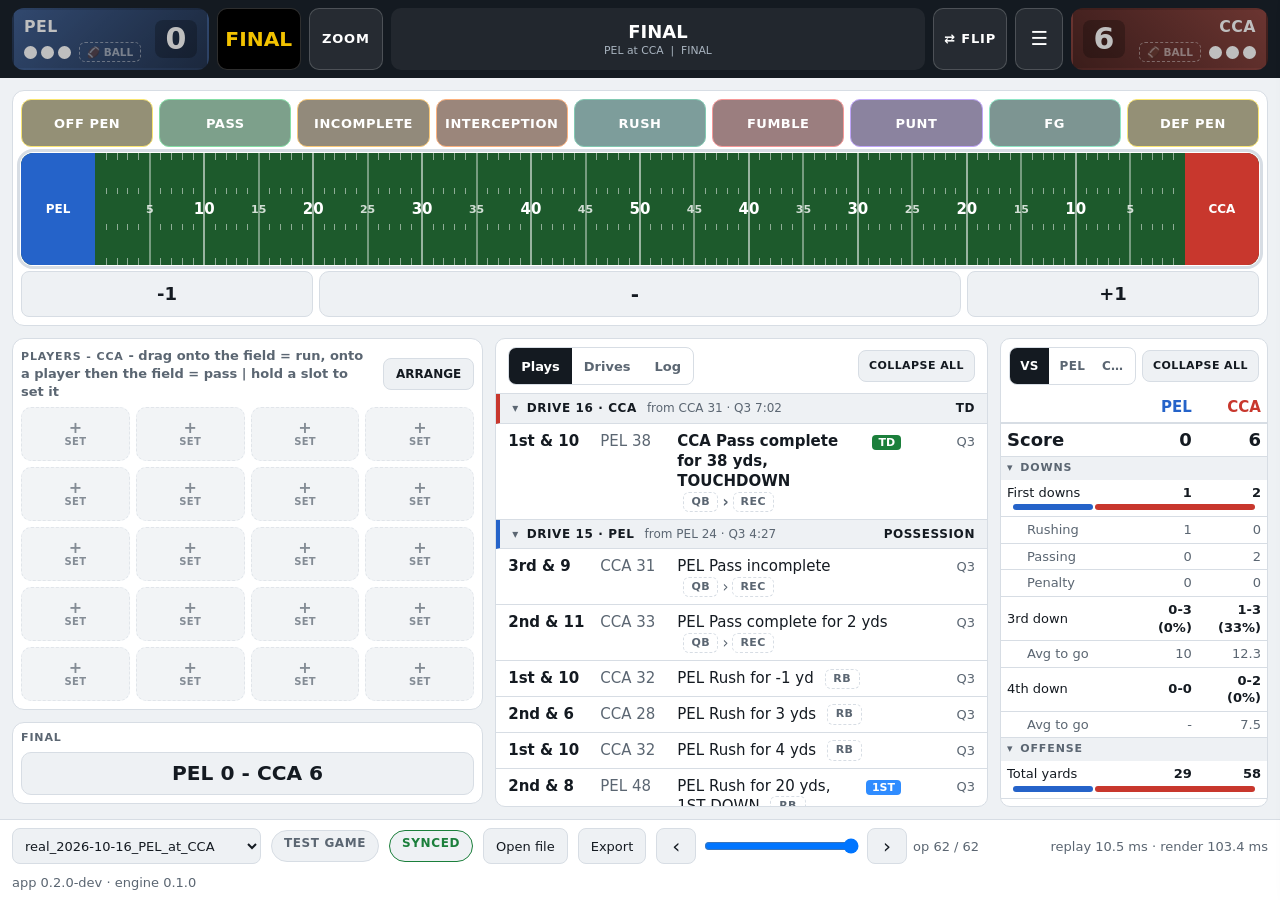
==== app/index.html @ dd595204 "Publish the stats app from PLAYBOOK 6d5e37b" ====
<!doctype html>
<html lang="en">
<head>
<meta charset="utf-8">
<meta name="viewport" content="width=device-width, initial-scale=1, viewport-fit=cover">
<title>Stats Logger</title>
<link rel="stylesheet" href="app.css">
</head>
<body>

<!-- strip: score, period, possession, down & distance, ball on -->
<!-- strip (GRIDIRON's): team blocks (name, timeout dots, BALL, score) and the middle (period, situation, menu) -->
<header class="strip" id="strip">
  <div class="sb away" id="sbAWAY"></div>
  <div id="mid">
    <button id="period" title="Period, timeouts, clock">-</button>
    <button class="hbtn" id="zoomField" aria-pressed="false" title="Zoom: whole field, 50 yards, 25 yards">ZOOM</button>
    <button id="situW" title="Tap to change the down &amp; distance"><div id="situ">-</div><div id="detail"></div></button>
    <button class="hbtn" id="flipField" aria-pressed="false" title="Show the field the other way round">&#8644; FLIP</button>
    <button id="menuBtn" aria-label="Menu" title="Menu">&#9776;</button>
  </div>
  <div class="sb home" id="sbHOME"></div>
</header>

<!-- dragging a play onto the field: the button copy, the dashed line, the magnifier -->
<svg id="arc" aria-hidden="true"></svg>
<div class="dragchip" id="dragChip" hidden></div>
<div id="loupe" hidden><div></div><canvas width="400" height="160"></canvas></div>

<!-- toast: never blocks the controls (pointer-events none except UNDO) -->
<div class="toast" id="toast" role="status" aria-live="polite"><span id="toastText"></span><button id="toastUndo">UNDO</button></div>



<section class="playerstab" id="playersTab" hidden><iframe id="playersFrame" title="Players"></iframe></section>

<main class="work" id="logTab">
  <!-- row 1: the field (from GRIDIRON): the play buttons (drag one onto the field), the field, -1 / +1
       (ZOOM / FLIP and the D&D are on the strip) -->
  <section class="card" id="fieldCard">
      <!-- the old preview line: its text shows in the strip's second line while a play is being dragged -->
      <div id="preview" hidden></div>
      <div class="playbtns oneline" id="playBtns">
        <button data-play="PASS">PASS</button><button data-play="INC">INCOMPLETE</button><button data-play="INT">INTERCEPTION</button><button data-play="RUSH">RUSH</button><button data-play="FUM">FUMBLE</button><button data-play="PUNT">PUNT</button><button data-play="FG">FG</button><button data-play="OFFPEN">OFF PEN</button><button data-play="DEFPEN">DEF PEN</button>
      </div>
      <div class="playnow" id="playNow" hidden>-</div>
      <!-- AWAY goal line on the left, AWAY going left to right (FLIP turns it round) -->
      <div id="field" class="field" role="img" aria-label="Field"></div>
      <div class="yrow">
        <button class="btn" id="ym" aria-label="One yard less">-1</button>
        <div class="yscrub" id="yScrub"><span>-</span><small></small></div>
        <button class="btn" id="yp" aria-label="One yard more">+1</button>
      </div>
  </section>

  <!-- row 2: the players (jersey slots), the drive card, the drive chart | the drive log -->
  <div class="lrow three">
    <div class="col">
      <!-- PLAYERS: the jersey slots of the team with the ball (players.js) -->
      <section class="card" id="playersCard"></section>
      <section class="card" id="driveCard"></section>
      <section class="card" id="chartCard"></section>
    </div>
    <div class="col">
  <!-- plays / drives / log / team stats -->
  <section class="pane lists">
    <div class="head">
      <div class="seg" id="listTabs">
        <button data-v="plays" class="on">Plays</button><button data-v="drives">Drives</button><button data-v="log">Log</button>
      </div>
      <div class="seg" id="driveTeam" hidden>
        <button data-v="ALL" class="on">All</button><button data-v="AWAY">AWAY</button><button data-v="HOME">HOME</button>
      </div>
      <button class="chip" id="playFilter" hidden></button>
      <button class="btn foldall" id="foldAll" title="Fold / open every drive">COLLAPSE ALL</button>
    </div>
    <div class="scroll" id="listBody"></div>
  </section>
    </div>
    <!-- the team stats, always showing: VS (both teams side by side) | AWAY | HOME (one team + its player lines) -->
    <div class="col statcol">
      <section class="pane"><div class="stathead"><div class="seg stattabs" id="statTabs"></div><button class="btn foldall" id="statFoldAll" title="Fold / open every section">COLLAPSE ALL</button></div><div class="scroll" id="boxBody"></div></section>
    </div>
  </div>
</main>

<!-- the menu (the strip's menu button): the pages (LOG | PLAYERS), GAME and the older entry panel -->
<div class="scrim" id="drawerScrim" hidden></div>
<aside class="drawer" id="drawer" aria-label="Menu">
  <div class="dhd"><b>MENU</b><button class="btn" id="drawerGame">GAME: period, timeouts, score, new game</button><button class="btn" id="drawerClose" aria-label="Close the menu">&#10005;</button></div>
  <div class="themeRow"><span class="k">PLAYER TRACKING</span><div class="seg" id="trackSeg" style="grid-template-columns:repeat(2,1fr)"><button data-track="on">ON</button><button data-track="off">OFF - TEAM STATS ONLY</button></div></div>
  <div class="themeRow"><span class="k">THEME</span><div class="seg" id="themeSeg"><button data-theme="auto">AUTO</button><button data-theme="light">LIGHT</button><button data-theme="dark">DARK</button></div></div>
  <!-- pages: LOG (the field, drives, plays) | PLAYERS (the team list: add / edit players, season stats) -->
  <nav class="tabs" id="mainTabs">
    <button data-tab="log" class="on">LOG</button><button data-tab="players">PLAYERS</button>
  </nav>

      <!-- the older entry panel: possession, sack, set spot, a missed play (also opened by EDIT on a logged play) -->
      <details class="more" id="entryMore">
        <summary>MORE: possession, sack, set spot, a missed play</summary>
  <section class="pane entry" id="entry">
    <div class="erow top">
      <div class="seg poss" id="enPoss" aria-label="Possession"></div>
      <div class="sp"></div>
      <button class="btn" id="enGame">GAME</button>
      <button class="btn undo" id="enUndo">UNDO</button>
    </div>
    <div class="emode" id="enMode" hidden></div>
    <div class="types" id="enTypes"></div>
    <div class="opts" id="enOpts"></div>
    <div class="erow logrow">
      <div class="spotbox">
        <button class="btn sq" id="enMinus" data-act="nudge" data-v="-1" aria-label="Spot one yard left">&#9664;</button>
        <div class="spotread" id="enSpot"></div>
        <button class="btn sq" id="enPlus" data-act="nudge" data-v="1" aria-label="Spot one yard right">&#9654;</button>
      </div>
      <input id="enClock" class="clock" data-kp="clock" inputmode="none" placeholder="clock" autocomplete="off" aria-label="Game clock after the play (optional)">
      <button class="logbtn" id="enLog" data-act="log">LOG</button>
    </div>
    <div class="why" id="enWhy"></div>
  </section>
      </details>
</aside>

<!-- the on-screen keypad (keypad.js): opens over a huddle -->
<dialog class="kpad" id="kpad"><div id="kpBody"></div></dialog>

<dialog class="huddle" id="huddle">
  <div class="hhead"><h2 id="hTitle"></h2><button class="btn" data-act="close">Close</button></div>
  <div class="hbody" id="hBody"></div>
  <div class="hmsg" id="hMsg" role="status"></div>
</dialog>

<!-- game bar: pick a game, step back through its ops, timings -->
<footer class="bar">
  <select id="src" aria-label="Game"></select>
  <span class="chip save" id="saveChip"></span><span class="chip sync" id="syncChip"></span>
  <label class="btn">Open file<input type="file" id="file" accept=".json,.jsonl,application/json,application/x-ndjson" hidden></label>
  <button class="btn" id="export">Export</button>
  <div class="scrub">
    <button class="btn sq" id="stepBack" aria-label="Back one op">&#8249;</button>
    <input type="range" id="scrub" min="0" max="0" value="0" aria-label="Replay up to op">
    <button class="btn sq" id="stepFwd" aria-label="Forward one op">&#8250;</button>
    <span class="lbl" id="scrubLbl"></span>
    <button class="btn" id="goLive" hidden>Go live</button>
  </div>
  <details class="warn" id="warn" hidden><summary></summary><ul></ul></details>
  <span class="hud" id="hudTap"></span><span class="hud" id="hudStore"></span><span class="hud" id="hudSync"></span><span class="hud" id="hudReplay"></span>
  <span class="ver" id="ver"></span>
</footer>

<script src="../engine/ops.js"></script>
<script src="../engine/engine.js"></script>
<script src="../test/fixtures_bundle.js"></script>
<script src="js/store.js"></script>
<script src="js/sync.js"></script>
<script src="js/format.js"></script>
<script src="js/keypad.js"></script>
<script src="js/field.js"></script>
<script src="js/view.js"></script>
<script src="js/entry.js"></script>
<script src="js/teams.js"></script>
<script src="js/players.js"></script>
<script src="js/center.js"></script>
<script src="js/huddles.js"></script>
<script src="js/app.js"></script>
</body>
</html>
---- app/app.css ----
/* stats/app/app.css - logging app. Tablet landscape first; stacks when narrow. */

:root {
  --bg: #eef1f4; --panel: #ffffff; --fg: #141a21; --muted: #5b6672; --line: #d7dde4;
  --away: #2563c9; --home: #c8372d; --accent: #f2c200; --los: #2f8cff;
  --good: #1b7f3b; --bad: #b3261e;
  --grass: #3d8b40; --grass-line: rgba(255,255,255,.85); --grass-tick: rgba(255,255,255,.55);
  --strip-bg: #141a21; --strip-fg: #ffffff; --strip-muted: #a9b4c0;
  --r: 10px;
  color-scheme: light;
}
@media (prefers-color-scheme: dark) {
  :root:not([data-theme="light"]) {
    --bg: #0f1318; --panel: #181e25; --fg: #e7ebef; --muted: #96a1ad; --line: #2a333d;
    --away: #4c86ea; --home: #e2574b; --good: #4cc274; --bad: #ff8a80;
    --grass: #2c6a2f; --strip-bg: #0a0d11;
    color-scheme: dark;
  }
}
:root[data-theme="dark"] {
  --bg: #0f1318; --panel: #181e25; --fg: #e7ebef; --muted: #96a1ad; --line: #2a333d;
  --away: #4c86ea; --home: #e2574b; --good: #4cc274; --bad: #ff8a80;
  --grass: #2c6a2f; --strip-bg: #0a0d11;
  color-scheme: dark;
}

* { box-sizing: border-box; }
html, body { height: 100%; }
body {
  margin: 0; background: var(--bg); color: var(--fg);
  font: 15px/1.35 system-ui, -apple-system, "Segoe UI", Roboto, sans-serif;
  display: flex; flex-direction: column; min-height: 100vh;
  -webkit-tap-highlight-color: transparent;
}
button { font: inherit; color: inherit; }
.muted { color: var(--muted); }

/* ---------------------------------------------------------------- strip */
.strip {
  display: grid; grid-template-columns: minmax(0,.5fr) minmax(0,2.15fr) minmax(0,.5fr); align-items: stretch;
  background: var(--strip-bg); color: var(--strip-fg);
  padding: 8px max(12px, env(safe-area-inset-left)); gap: 8px;
}
.sb {
  display: flex; align-items: center; justify-content: space-between; gap: 8px; min-width: 0;
  padding: 6px 10px; border-radius: 12px; border: 2px solid transparent;
  transition: filter .15s, border-color .15s;
}
.sb.away { background: linear-gradient(135deg, var(--away), color-mix(in srgb, var(--away) 55%, #000)); }
.sb.home { background: linear-gradient(225deg, var(--home), color-mix(in srgb, var(--home) 55%, #000)); flex-direction: row-reverse; }
.sb:not(.has) { filter: saturate(.5) brightness(.75); }
.sb.has { border-color: #fff; }
.sb .info { display: flex; flex-direction: column; gap: 5px; min-width: 0; cursor: pointer; }
.sb.home .info { align-items: flex-end; }
.sb .nm { font-weight: 900; font-size: 1.05em; letter-spacing: .03em; white-space: nowrap; overflow: hidden; text-overflow: ellipsis; }
.sb .tor { display: flex; align-items: center; gap: 8px; }
.sb.home .tor { flex-direction: row-reverse; }
.sb .dots { display: flex; gap: 4px; }
.sb .dot { width: 13px; height: 13px; border-radius: 50%; background: #fff; border: 2px solid #fff; cursor: pointer; }
.sb .dot.used { background: transparent; opacity: .6; }
.sb .bt { font-size: .7em; font-weight: 800; padding: 2px 7px; border-radius: 6px; border: 1.5px dashed rgba(255,255,255,.45); color: rgba(255,255,255,.55); white-space: nowrap; }
.sb.has .bt { background: #fff; color: #141a21; border: 1.5px solid #fff; }
.sb .sc {
  font-size: 2em; font-weight: 900; line-height: 1; font-variant-numeric: tabular-nums;
  background: rgba(0,0,0,.25); border: 0; border-radius: 8px; padding: 4px 10px; min-width: 2ch; cursor: pointer; color: #fff;
}
#mid { display: flex; align-items: stretch; gap: 8px; min-width: 0; }
#period {
  min-width: 84px; background: #000; border: 1px solid rgba(255,255,255,.18); border-radius: 10px;
  font-size: 1.35em; font-weight: 900; color: var(--strip-fg); cursor: pointer;
}
#period.brk { color: var(--accent); }
#situW { flex: 1; min-width: 0; display: flex; flex-direction: column; justify-content: center; align-items: center; text-align: center;
  background: rgba(255,255,255,.06); border-radius: 10px; padding: 4px 8px; }
#situ { font-size: 1.2em; font-weight: 800; white-space: nowrap; overflow: hidden; text-overflow: ellipsis; max-width: 100%; }
#detail { font-size: .72em; color: var(--strip-muted); white-space: pre; overflow: hidden; text-overflow: ellipsis; max-width: 100%; }
#menuBtn { min-width: 48px; background: rgba(255,255,255,.08); border: 1px solid rgba(255,255,255,.18); border-radius: 10px; font-size: 1.3em; color: var(--strip-fg); cursor: pointer; }

/* ---------------------------------------------------------------- lists */
.work {
  flex: 1 0 auto; display: grid; grid-template-columns: minmax(0, 1.35fr) minmax(320px, 1fr); gap: 12px;
  padding: 12px; align-items: start;
}
.col { display: flex; flex-direction: column; gap: 10px; min-width: 0; }
.pane { background: var(--panel); border: 1px solid var(--line); border-radius: var(--r); display: flex; flex-direction: column; min-height: 0; }
.pane .head { display: flex; align-items: center; justify-content: space-between; gap: 8px; padding: 8px 12px; border-bottom: 1px solid var(--line); }
.pane h2 { margin: 0; font-size: 13px; text-transform: uppercase; letter-spacing: .08em; color: var(--muted); }
.scroll { overflow-y: auto; flex: 1; min-height: 200px; max-height: calc(100vh - 420px); }
.empty { padding: 18px 12px; color: var(--muted); }

.seg { display: inline-flex; border: 1px solid var(--line); border-radius: 8px; overflow: hidden; }
.seg button { border: 0; background: transparent; padding: 6px 12px; min-height: 36px; cursor: pointer; font-size: 13px; font-weight: 600; color: var(--muted); }
.seg button.on { background: var(--fg); color: var(--panel); }
.chip { border: 1px solid var(--line); background: var(--bg); border-radius: 999px; padding: 4px 12px; min-height: 32px; font-size: 13px; cursor: pointer; }

.drive {
  display: grid; grid-template-columns: 2.2em 3.6em 1fr 4.2em 3.4em; grid-template-rows: auto auto;
  column-gap: 8px; width: 100%; text-align: left; background: none; border: 0; border-bottom: 1px solid var(--line);
  padding: 8px 12px 8px 10px; cursor: pointer; border-left: 4px solid transparent; font-variant-numeric: tabular-nums;
}
.drive.away { border-left-color: var(--away); }
.drive.home { border-left-color: var(--home); }
.drive:active { background: var(--bg); }
.drive.sel { background: color-mix(in srgb, var(--accent) 18%, transparent); }
.drive .n { color: var(--muted); grid-row: span 2; align-self: center; }
.drive .t { font-weight: 700; }
.drive .from em { font-style: normal; color: var(--muted); font-size: 13px; }
.drive .pl, .drive .tm { text-align: right; }
.drive .res { grid-column: 2 / -1; font-size: 13px; color: var(--muted); }
.drive.score .res { color: var(--good); font-weight: 700; }
.drive.open .res { color: var(--accent); font-weight: 700; }

.dhead {
  display: flex; gap: 10px; align-items: baseline; padding: 6px 12px; font-size: 12px; font-weight: 700;
  text-transform: uppercase; letter-spacing: .05em; background: var(--bg); border-bottom: 1px solid var(--line);
  border-left: 4px solid transparent; position: sticky; top: 0;
}
.dhead.away { border-left-color: var(--away); }
.dhead.home { border-left-color: var(--home); }
.dhead .res { margin-left: auto; }
.dhead .muted { font-weight: 500; text-transform: none; letter-spacing: 0; }

.play, .lev { cursor: pointer; }
.play:active, .lev:active { background: var(--bg); }
.lev {
  display: grid; grid-template-columns: 2.4em 1fr auto; gap: 8px; align-items: baseline;
  padding: 7px 12px; border-bottom: 1px solid var(--line); font-variant-numeric: tabular-nums;
}
.lev .n, .lev .clk { color: var(--muted); font-size: 13px; }
.lev.meta .txt { color: var(--muted); }
.lev.skipped .txt { text-decoration: line-through; }
.lev em { display: block; font-style: normal; color: var(--bad); font-size: 13px; }
.play {
  display: grid; grid-template-columns: 5.6em 4.6em 1fr auto 4.4em; gap: 8px; align-items: baseline;
  padding: 7px 12px; border-bottom: 1px solid var(--line); font-variant-numeric: tabular-nums;
}
.play .dd { font-weight: 700; }
.play .at { color: var(--muted); }
.play .clk { color: var(--muted); font-size: 13px; text-align: right; }
.play.scored .txt { font-weight: 700; }
.f { font-size: 11px; font-weight: 800; padding: 1px 6px; border-radius: 4px; margin-left: 4px; color: #fff; }
.f.score { background: var(--good); }
.f.to { background: var(--bad); }
.f.first { background: var(--los); }
.f.flag { background: var(--accent); color: #141a21; }

/* ---------------------------------------------------------------- box score */
.box { width: 100%; border-collapse: collapse; font-variant-numeric: tabular-nums; }
.box th, .box td { padding: 6px 12px; text-align: right; }
.box td:first-child, .box th:first-child { text-align: left; }
.box thead th { position: sticky; top: 0; background: var(--panel); font-size: 15px; font-weight: 800; border-bottom: 2px solid var(--line); width: 26%; }
.box thead th:first-child { width: auto; }
.box thead th.away { color: var(--away); }
.box thead th.home { color: var(--home); }
.box tr.score td { font-size: 22px; font-weight: 800; border-bottom: 1px solid var(--line); }
.box tbody td { border-bottom: 1px solid var(--line); }
.box tr.sec th { text-align: left; font-size: 11px; font-weight: 700; text-transform: uppercase; letter-spacing: .08em; color: var(--muted); background: var(--bg); padding: 5px 12px; }
.box tr.sub td { color: var(--muted); font-size: 13px; }
.box tr.sub td:first-child { padding-left: 26px; }
.box tr:not(.sub):not(.cmp) td:not(:first-child) { font-weight: 700; }
.box tr.cmp td { padding: 0 12px 6px; border-bottom: 1px solid var(--line); }
.box tbody tr:has(+ tr.cmp) td { border-bottom: 0; padding-bottom: 3px; }
.box tr.cmp div { display: flex; gap: 2px; height: 6px; }
.box tr.cmp i { display: block; flex-basis: 0; min-width: 2px; border-radius: 3px; }
.box tr.cmp i.a { background: var(--away); }
.box tr.cmp i.h { background: var(--home); }

/* ---------------------------------------------------------------- viewer bar */
.bar {
  display: flex; flex-wrap: wrap; align-items: center; gap: 10px; padding: 8px 12px;
  padding-bottom: max(8px, env(safe-area-inset-bottom));
  border-top: 1px solid var(--line); background: var(--panel); font-size: 13px;
}
.bar select { font: inherit; padding: 6px 8px; min-height: 36px; border-radius: 8px; border: 1px solid var(--line); background: var(--bg); color: var(--fg); max-width: 300px; }
.btn { display: inline-flex; align-items: center; justify-content: center; border: 1px solid var(--line); background: var(--bg); border-radius: 8px; padding: 6px 12px; min-height: 36px; cursor: pointer; }
.btn.sq { width: 40px; padding: 0; font-size: 20px; }
.btn:active { filter: brightness(.9); }
.scrub { display: flex; align-items: center; gap: 6px; flex: 1; min-width: 260px; }
.scrub input { flex: 1; }
.scrub .lbl { min-width: 7.5em; color: var(--muted); font-variant-numeric: tabular-nums; }
.warn summary { cursor: pointer; color: var(--bad); font-weight: 700; }
.warn ul { position: absolute; bottom: 56px; right: 12px; max-width: 520px; max-height: 40vh; overflow: auto; margin: 0; padding: 10px 14px 10px 28px; background: var(--panel); border: 1px solid var(--line); border-radius: var(--r); box-shadow: 0 6px 24px rgba(0,0,0,.25); }
.chip.save { font-weight: 800; font-size: 12px; letter-spacing: .05em; cursor: default; }
.chip.save.ok { color: var(--good); border-color: var(--good); }
.chip.save.saving { color: var(--muted); }
.chip.save.bad { color: #fff; background: var(--bad); border-color: var(--bad); }
.chip.save.test { color: var(--muted); }
.chip.sync { font-weight: 800; font-size: 12px; letter-spacing: .05em; cursor: default; }
.chip.sync.ok { color: var(--good); border-color: var(--good); }
.chip.sync.pending { color: #141a21; background: var(--accent); border-color: var(--accent); }
.chip.sync.offline { color: #fff; background: var(--bad); border-color: var(--bad); }
.chip.sync.nosync, .chip.sync.init { color: var(--muted); }
.hud, .ver { color: var(--muted); font-variant-numeric: tabular-nums; }

/* ---------------------------------------------------------------- entry */
.entry { padding: 10px 12px 8px; gap: 8px; }
.erow { display: flex; align-items: center; gap: 8px; }
.erow .sp { flex: 1; }
.seg.poss button { min-width: 72px; min-height: 44px; font-size: 15px; font-weight: 800; }
.seg.poss button.away.on { background: var(--away); color: #fff; }
.seg.poss button.home.on { background: var(--home); color: #fff; }
.seg button:disabled, .types button:disabled, .tog:disabled, .btn:disabled, .stepper button:disabled { opacity: .35; cursor: default; }
.btn.undo { font-weight: 800; }
.emode {
  display: flex; align-items: center; justify-content: space-between; gap: 8px;
  background: color-mix(in srgb, var(--accent) 25%, var(--panel)); border-radius: 8px; padding: 6px 6px 6px 12px; font-weight: 700;
}
.emode[hidden] { display: none; }
.types { display: grid; grid-template-columns: repeat(5, 1fr); gap: 6px; }
.types button {
  min-height: 52px; border: 1px solid var(--line); border-radius: 8px; background: var(--bg);
  font-weight: 800; font-size: 15px; cursor: pointer;
}
.types button.on { background: var(--fg); color: var(--panel); border-color: var(--fg); }
.types button:active:not(:disabled), .seg button:active:not(:disabled), .tog:active, .logbtn:active { filter: brightness(.85); }
.opts { display: flex; flex-direction: column; gap: 8px; min-height: 64px; }
.og { display: flex; align-items: center; gap: 8px; flex-wrap: wrap; }
.ol { min-width: 4.6em; font-size: 12px; font-weight: 700; color: var(--muted); text-transform: uppercase; letter-spacing: .05em; }
.ol:empty { display: none; }
.seg.big button { min-height: 44px; padding: 6px 14px; font-size: 14px; }
.seg.wrap { flex-wrap: wrap; }
.tog { min-height: 44px; padding: 6px 14px; border-radius: 8px; border: 1px solid var(--line); background: var(--bg); font-weight: 600; cursor: pointer; }
.tog.on { background: var(--accent); border-color: var(--accent); color: #141a21; }
.stepper { display: inline-flex; align-items: center; border: 1px solid var(--line); border-radius: 8px; overflow: hidden; }
.stepper button { min-width: 48px; min-height: 44px; border: 0; background: var(--bg); font-size: 18px; font-weight: 700; cursor: pointer; }
.stepper span { min-width: 4.5em; text-align: center; font-weight: 700; font-variant-numeric: tabular-nums; }
.hint { font-size: 13px; color: var(--muted); }
.logrow { margin-top: auto; }
.spotbox { display: flex; align-items: center; gap: 6px; flex: 1; min-width: 0; }
.spotbox .btn.sq { width: 48px; min-height: 52px; font-size: 22px; }
.spotread { flex: 1; text-align: center; font-size: 18px; white-space: nowrap; overflow: hidden; text-overflow: ellipsis; }
.spotread .tag { font-size: 14px; color: var(--muted); font-weight: 700; }
input.clock { width: 5.5em; min-height: 52px; font: inherit; font-size: 18px; text-align: center; border: 1px solid var(--line); border-radius: 8px; background: var(--bg); color: var(--fg); }
.logbtn {
  min-width: 140px; min-height: 60px; border: 0; border-radius: 10px; background: var(--good); color: #fff;
  font-size: 22px; font-weight: 900; letter-spacing: .06em; cursor: pointer;
}
.logbtn:disabled { background: var(--line); color: var(--muted); cursor: default; }
.why { min-height: 1.3em; font-size: 13px; color: var(--muted); text-align: right; }
.why.bad { color: var(--bad); }
.entry.viewing .types, .entry.viewing .opts, .entry.viewing .poss { opacity: .45; pointer-events: none; }
.entry.editing { outline: 3px solid var(--accent); outline-offset: -3px; }
.lists .head { flex-wrap: wrap; }
[hidden] { display: none !important; }

/* ---------------------------------------------------------------- toast */
.toast {
  position: fixed; left: 50%; bottom: calc(64px + env(safe-area-inset-bottom)); transform: translate(-50%, 8px); z-index: 20;
  display: flex; align-items: center; gap: 14px; max-width: min(92vw, 640px);
  background: #141a21; color: #fff; border-radius: 10px; padding: 10px 10px 10px 16px;
  box-shadow: 0 8px 28px rgba(0,0,0,.35); font-weight: 600;
  opacity: 0; transition: opacity .12s, transform .12s; pointer-events: none;
}
.toast.show { opacity: 1; transform: translate(-50%, 0); }
.toast.downs { background: var(--bad); }
.toast button {
  pointer-events: auto; border: 0; border-radius: 8px; background: var(--accent); color: #141a21;
  font-weight: 900; min-height: 44px; padding: 0 16px; cursor: pointer;
}
.toast:not(.show) button { pointer-events: none; }

/* ---------------------------------------------------------------- huddle */
.huddle {
  border: 1px solid var(--line); border-radius: 14px; padding: 0; width: min(640px, calc(100vw - 32px));
  background: var(--panel); color: var(--fg); box-shadow: 0 20px 60px rgba(0,0,0,.4);
}
.huddle::backdrop { background: rgba(0,0,0,.45); }
.hhead { display: flex; align-items: center; justify-content: space-between; padding: 12px 16px; border-bottom: 1px solid var(--line); }
.hhead h2 { margin: 0; font-size: 18px; }
.hbody { padding: 4px 16px 8px; max-height: 70vh; overflow: auto; }
.hbody h3 { margin: 14px 0 6px; font-size: 12px; text-transform: uppercase; letter-spacing: .08em; color: var(--muted); }
.hgrid { display: grid; grid-template-columns: 1fr 1fr; gap: 10px; }
.hteam { display: flex; flex-wrap: wrap; align-items: center; gap: 8px; padding: 8px; border-radius: 8px; border-left: 4px solid var(--line); background: var(--bg); }
.hteam.away { border-left-color: var(--away); }
.hteam.home { border-left-color: var(--home); }
.hteam b { min-width: 3em; }
.hrow { display: flex; flex-wrap: wrap; gap: 8px; margin: 10px 0; }
.hev { font-size: 17px; font-weight: 700; margin: 12px 0 4px; }
.btn.big { min-height: 52px; padding: 6px 18px; font-weight: 700; }
.btn.danger { color: var(--bad); border-color: var(--bad); }
.btn.primary { background: var(--good); color: #fff; border-color: var(--good); }
.hmsg { padding: 0 16px 14px; min-height: 1.3em; font-size: 14px; color: var(--good); }
.hmsg.bad { color: var(--bad); }
.fld { display: flex; flex-direction: column; gap: 4px; margin: 8px 0; font-size: 13px; color: var(--muted); }
.fld input { font: inherit; font-size: 16px; min-height: 44px; padding: 6px 10px; border: 1px solid var(--line); border-radius: 8px; background: var(--bg); color: var(--fg); }

/* ---------------------------------------------------------------- narrow */
@media (max-width: 860px) {
  .work { grid-template-columns: minmax(0, 1fr); flex: none; }
  .types { grid-template-columns: repeat(5, minmax(0, 1fr)); }
  .types button { padding: 0 2px; }
  .logrow { flex-wrap: wrap; }
  .spotbox { flex-basis: 100%; }
  .logbtn { flex: 1; }
  .erow.top { flex-wrap: wrap; }
  .types button { font-size: 13px; min-height: 48px; }
  .logbtn { min-width: 96px; }
  .toast { bottom: 96px; }
  .scroll { max-height: 50vh; }
  .strip { grid-template-columns: minmax(0,1fr) minmax(0,1fr); gap: 6px; padding: 8px 16px; }
  #mid { grid-column: 1 / -1; grid-row: 2; }
  .sb .sc { font-size: 1.6em; }
  .work { padding: 12px 16px; }
  .play { grid-template-columns: 5em 1fr auto; }
  .play .at, .play .clk { display: none; }
}
@media (max-width: 480px) {
  .sb .nm { font-size: .9em; }
  .sb .dot { width: 10px; height: 10px; }
  #period { min-width: 56px; font-size: 1.1em; }
  #situ { font-size: 1em; }
}
}
.erow.top { flex-wrap: wrap; }
.erow.top .seg { flex-shrink: 0; }
.erow.top .btn { white-space: nowrap; }

/* dragging a play button onto the field */
.types button { touch-action: none; }
.dragchip {
  position: fixed; left: 0; top: 0; z-index: 50; pointer-events: none;
  display: flex; align-items: center; justify-content: center; border-radius: 8px;
  transform: translate(-50%, -60%) scale(1.15);
  background: var(--fg); color: var(--panel); font-weight: 800; font-size: 15px;
  box-shadow: 0 8px 20px rgba(0,0,0,.5);
}
#arc { position: fixed; inset: 0; width: 100%; height: 100%; pointer-events: none; z-index: 45; }
#loupe {
  position: fixed; z-index: 60; width: 200px; height: 80px; border-radius: 14px; border: 2px solid #fff;
  background: var(--grass); pointer-events: none; box-shadow: 0 8px 24px rgba(0,0,0,.55);
}
#loupe canvas { width: 100%; height: 100%; border-radius: 12px; display: block; }
#loupe div {
  position: absolute; left: -40px; right: -40px; top: -26px; text-align: center; color: #fff;
  font-weight: 800; font-size: 16px; text-shadow: 0 1px 3px #000; white-space: pre;
}
body.dragging-play { user-select: none; -webkit-user-select: none; cursor: grabbing; }

/* ================================================================ center column (from GRIDIRON) */
/* CARD = one self-contained piece: field card, drive card, drive chart */
.card { background: var(--panel); border: 1px solid var(--line); border-radius: 12px; padding: 8px; display: flex; flex-direction: column; gap: 6px; min-width: 0; }
.cardLbl { font-size: 11px; color: var(--muted); font-weight: 800; letter-spacing: .08em; text-transform: uppercase; }
.cardLbl .hint { text-transform: none; letter-spacing: 0; font-weight: 600; }
.card button:not(.btn) { font: inherit; color: inherit; background: var(--bg); border: 1px solid var(--line); border-radius: 10px; min-height: 46px; font-weight: 700; cursor: pointer; padding: 4px 8px; }
.card button.on:not(.btn) { background: var(--fg); color: var(--panel); border-color: var(--fg); }
.card button.away.on { background: var(--away); border-color: var(--away); color: #fff; }
.card button.home.on { background: var(--home); border-color: var(--home); color: #fff; }
.card button:active { filter: brightness(.88); }
.card button.big { min-height: 54px; font-size: 16px; font-weight: 800; }
.card button.primary { background: var(--good); border-color: var(--good); color: #fff; }
.card button.good { border-color: var(--good); color: var(--good); }
.card button.miss { border-color: var(--bad); color: var(--bad); }
@media (hover: hover) { .card button:hover, .preview:hover { box-shadow: 0 0 0 2px var(--los); } }

/* field card: preview line + FLIP, the field, -1 / spot / +1, play buttons, the play line + clock */
.prevrow { display: flex; gap: 6px; align-items: stretch; }
.preview { flex: 1; min-width: 0; min-height: 38px; background: var(--bg); color: var(--fg); border: 1px dashed var(--line); border-radius: 10px; font: inherit; font-weight: 700; font-size: 14px; padding: 3px 10px; cursor: pointer; }
.preview.ready { border-style: solid; border-color: var(--los); }
.btn.flip { font-weight: 800; letter-spacing: .04em; }
#flipField.on, #zoomField.on { background: var(--accent); border-color: var(--accent); color: #141a21; }

.field { position: relative; height: 112px; border-radius: 12px; overflow: hidden; background: #1d5a2c; touch-action: none; cursor: ew-resize;
  outline: 3px solid var(--line); outline-offset: 1px; color: #fff; user-select: none; -webkit-user-select: none; }
.field.has-away { outline-color: var(--away); }
.field.has-home { outline-color: var(--home); }
.field .ez { position: absolute; top: 0; bottom: 0; width: 6%; background: #14422a; display: grid; place-items: center; font-size: 12px; font-weight: 800; text-align: center; line-height: 1.1; }
.field .ez.l { left: 0; } .field .ez.r { right: 0; }
.field .ez.away { background: var(--away); } .field .ez.home { background: var(--home); }
.field .ez.cut { font-size: 10px; color: rgba(255,255,255,.75); }
.field .gl { position: absolute; top: 0; bottom: 0; width: 2px; margin-left: -1px; background: rgba(255,255,255,.55); pointer-events: none; }
.field .gl.five { background: rgba(255,255,255,.4); }
.field .gl span { position: absolute; top: 50%; left: 50%; transform: translate(-50%, -50%); font-weight: 800; font-size: 15px; line-height: 1; }
.field .gl.five span { font-size: 11px; opacity: .8; }
/* hash marks on every yard: sideline ticks top and bottom, the two inbound rows */
.field .hm {
  position: absolute; top: 0; bottom: 0; width: 1px; margin-left: -.5px; pointer-events: none;
  background: linear-gradient(to bottom,
    rgba(255,255,255,.5) 0 6%, transparent 6% 31%, rgba(255,255,255,.5) 31% 37%,
    transparent 37% 63%, rgba(255,255,255,.5) 63% 69%, transparent 69% 94%, rgba(255,255,255,.5) 94% 100%);
}
.field .mk { position: absolute; top: 0; bottom: 0; width: 4px; margin-left: -2px; pointer-events: none; }
.field .mk.los { background: #4ea1ff; z-index: 3; }
.field .mk.ltg { background: #f5d000; z-index: 2; }
/* which way the offense goes: an arrow off the line of scrimmage, in its colour */
.field .dir { position: absolute; top: calc(50% - 15px); width: 52px; height: 30px; z-index: 4; pointer-events: none; color: #fff;
  filter: drop-shadow(2px 0 0 #fff) drop-shadow(-2px 0 0 #fff) drop-shadow(0 2px 0 #fff) drop-shadow(0 -2px 0 #fff) drop-shadow(0 2px 4px rgba(0,0,0,.6)); }
.field .dir.away { color: var(--away); } .field .dir.home { color: var(--home); }
.field .dir::before { content: ""; position: absolute; left: 0; top: 10px; width: 30px; height: 10px; background: currentColor; border-radius: 3px 0 0 3px; }
.field .dir::after { content: ""; position: absolute; left: 28px; top: 0; border-left: 24px solid currentColor; border-top: 15px solid transparent; border-bottom: 15px solid transparent; }
.field .dir.left { transform: scaleX(-1); }
.field .mark { position: absolute; top: 0; bottom: 0; width: 0; z-index: 5; pointer-events: none; }
.field .mark .bar {
  position: absolute; top: 0; bottom: 0; left: -1px; width: 0; display: block;
  padding: 0; margin: 0; border: 0; background: none;          /* not the game bar's .bar styles */
  border-left: 3px dotted #ff3b30;
}
.field .mark .tag { position: absolute; top: 6px; left: 10px; background: #fff; color: #0b1017; padding: 2px 8px; border-radius: 6px; font-weight: 800; font-size: 13px; white-space: nowrap; }
.field .mark.right .tag { left: auto; right: 10px; }
.field .rz { position: absolute; right: 8%; top: 6px; font-size: 10px; font-weight: 800; background: rgba(0,0,0,.45); padding: 2px 6px; border-radius: 6px; pointer-events: none; }
.field .rz.left { right: auto; left: 8%; }
.field.snapflash { box-shadow: inset 0 0 0 3px #f5d000; }
.field.drop-on { box-shadow: inset 0 0 0 4px var(--accent); }

.yrow { display: grid; grid-template-columns: 1fr 2.2fr 1fr; gap: 6px; }
.yrow .btn { min-height: 46px; font-size: 18px; font-weight: 800; }
.yscrub { touch-action: none; display: flex; align-items: center; justify-content: center; gap: 10px; background: var(--bg); border: 1px solid var(--line); border-radius: 10px;
  font-weight: 800; font-size: 20px; cursor: ew-resize; min-height: 46px; user-select: none; -webkit-user-select: none; }
.yscrub small { font-size: 11px; color: var(--muted); }

/* PLAY BUTTONS: drag onto the field; OFF PEN on the end the offense comes from, DEF PEN on the end it goes to */
.playbtns { display: grid; grid-template-columns: repeat(9, minmax(0, 1fr)); gap: 6px; }
.card .playbtns button { min-height: 68px; font-size: 15px; font-weight: 900; letter-spacing: .04em; touch-action: none; cursor: grab; color: #fff; padding: 2px; overflow: hidden; text-overflow: ellipsis; }
.card .playbtns button[data-play="PASS"] { background: #14532d; border-color: #22c55e; }
.card .playbtns button[data-play="INC"] { background: #3a2c10; border-color: #f59e0b; font-size: 11px; }
.card .playbtns button[data-play="INT"] { background: #4a2410; border-color: #f97316; font-size: 11px; }
.card .playbtns button[data-play="RUSH"] { background: #134e4a; border-color: #1d9e75; }
.card .playbtns button[data-play="FUM"] { background: #4a1518; border-color: #ef4444; font-size: 13px; }
.card .playbtns button[data-play="PUNT"] { background: #2e1f52; border-color: #8b5cf6; }
.card .playbtns button[data-play="FG"] { background: #14403a; border-color: #34d399; }
.card .playbtns button[data-play="OFFPEN"], .card .playbtns button[data-play="DEFPEN"] { background: #3d3608; border-color: #f5d000; font-size: 13px; }
.card .playbtns button.on { box-shadow: 0 0 0 3px var(--fg); }
.playbtns button[data-play="OFFPEN"] { order: -1; } .playbtns button[data-play="DEFPEN"] { order: 99; }
.playbtns.goLeft button[data-play="OFFPEN"] { order: 99; } .playbtns.goLeft button[data-play="DEFPEN"] { order: -1; }
body.nodrive .playbtns button { cursor: not-allowed; opacity: .55; }
.nowrow { display: flex; gap: 6px; align-items: stretch; }
.playnow { flex: 1; min-width: 0; min-height: 38px; display: flex; align-items: center; justify-content: center; text-align: center; background: var(--bg); border: 1px dashed var(--line); border-radius: 10px; font-weight: 700; padding: 3px 10px; font-size: 14px; }
.playnow.ready { border-style: solid; border-color: var(--los); }
.nowrow input.clock { min-height: 38px; font-size: 16px; }
.dragchip { color: #fff; border: 2px solid #fff; border-radius: 10px; font-weight: 900; }

/* the error shake (with a red edge for a moment) */
.shake { animation: shake .3s; }
@keyframes shake { 25% { transform: translateX(-6px); } 75% { transform: translateX(6px); } }
.err { border-color: var(--bad) !important; box-shadow: 0 0 0 2px var(--bad) !important; }
.toast.bad { background: var(--bad); }

/* drive card */
.rgrid { display: grid; grid-template-columns: repeat(3, 1fr); gap: 6px; }
.rgrid.two { grid-template-columns: 1fr 1fr; }
.dsum { background: var(--bg); border: 1px solid var(--line); border-radius: 10px; padding: 6px 10px; font-size: 14px; line-height: 1.45; }
.dsum b { font-size: 1.12em; } .dsum .k { color: var(--muted); }
.dsum.big { font-size: 18px; text-align: center; } .dsum.center { text-align: center; }
.dsum.tap { cursor: pointer; position: relative; padding-right: 60px; }
.dsum.tap .ed1 { position: absolute; right: 8px; top: 50%; transform: translateY(-50%); font-size: 12px; font-weight: 900; color: var(--los); letter-spacing: .06em; }
.dsum .lastp { display: block; margin-top: 3px; font-weight: 700; }
.tagoff { background: var(--accent); color: #141a21; border-radius: 4px; padding: 1px 6px; margin-left: 6px; }
.trow { display: flex; align-items: center; gap: 10px; flex-wrap: wrap; }
.fld.inl { flex-direction: row; align-items: center; gap: 8px; margin: 0; font-weight: 700; font-size: 12px; letter-spacing: .05em; }
.fld.inl input.clock { min-height: 44px; }
.hold { position: relative; overflow: hidden; }
.hold i { position: absolute; left: 0; top: 0; bottom: 0; width: 0; background: rgba(239,68,68,.45); pointer-events: none; }
.hold span { position: relative; }
.card .hold { min-height: 50px; }

/* huddles opened from the cards */
.hbody .seg button small, .hbody .btn small { display: block; font-size: 11px; font-weight: 600; color: inherit; opacity: .75; margin-top: 2px; }
.hbody .btn.big { flex-direction: column; }
.hrow.end { justify-content: flex-end; }
.spotStep { display: grid; grid-template-columns: 1fr 1fr 2fr 1fr 1fr; gap: 6px; }
.spotStep button { min-height: 48px; border: 1px solid var(--line); border-radius: 10px; background: var(--bg); color: var(--fg); font: inherit; font-weight: 800; cursor: pointer; }
.spotStep div { display: grid; place-items: center; background: var(--bg); border: 1px solid var(--line); border-radius: 10px; font-weight: 800; font-size: 18px; }

/* drive chart */
.chartWrap { max-height: 300px; overflow-y: auto; border-radius: 10px; }
.chartWrap svg { display: block; width: 100%; border-radius: 10px; }
.chartWrap .crow { cursor: pointer; }
@media (hover: hover) { .chartWrap .crow:hover { fill: rgba(255,255,255,.10); } }

@media (max-width: 860px) {
  .field { height: 96px; }
  .playbtns { grid-template-columns: repeat(5, minmax(0, 1fr)); }
  .card .playbtns button { min-height: 56px; font-size: 13px; }
}

/* ---------------------------------------------------------------- PLAYERS card (the Logger's slots) */
#plGrid { display: grid; gap: 6px; }
#plGrid .tok {
  min-height: 54px; border-radius: 10px; border: 1px solid var(--line); background: var(--bg);
  display: flex; flex-direction: column; align-items: center; justify-content: center;
  font-weight: 900; font-size: 20px; line-height: 1.05; cursor: grab; user-select: none; touch-action: none;
  border-left-width: 5px; padding: 2px;
}
#plGrid .tok small { font-size: 10px; font-weight: 800; color: var(--muted); letter-spacing: .03em; max-width: 100%; overflow: hidden; text-overflow: ellipsis; white-space: nowrap; }
#plGrid .tok.key { border-style: dashed; border-left-width: 1px; color: var(--muted); font-size: 16px; cursor: pointer; opacity: .75; }
#plGrid .tok.qb { border-left-color: #8b5cf6; }
#plGrid .tok.wr { border-left-color: #22c55e; }
#plGrid .tok.rb { border-left-color: #f59e0b; }
#plGrid .tok.mix { border-left-color: var(--los); }
#plGrid .tok.sel { box-shadow: 0 0 0 3px var(--accent); }
#plGrid .tok.hover { box-shadow: 0 0 0 3px #22c55e; }
#plGrid .tok.holdready { box-shadow: 0 0 0 3px #f59e0b; }
#plQuick { display: flex; flex-wrap: wrap; gap: 6px; }
#plQuick .chip { min-height: 36px; font-weight: 800; }
.pendrow { display: flex; flex-direction: column; gap: 6px; }
.pendrow[hidden], .playbtns[hidden] { display: none; }
.pendrow .rgrid { display: grid; grid-template-columns: repeat(3, minmax(0, 1fr)); gap: 6px; }
.pendact { display: grid; grid-template-columns: 3fr 1fr; gap: 6px; }
.card button.logplay { background: var(--los); color: #fff; border-color: var(--los); font-size: 18px; font-weight: 900; min-height: 54px; letter-spacing: .06em; }
.card button.logplay.dim { opacity: .45; }
.pkin { width: 100%; font: inherit; font-size: 20px; font-weight: 800; padding: 10px 12px; border-radius: 10px; border: 1px solid var(--line); background: var(--bg); color: var(--fg); }
.pklist { display: grid; grid-template-columns: repeat(auto-fill, minmax(190px, 1fr)); gap: 6px; max-height: 50vh; overflow: auto; margin: 8px 0; }
.pklist .pk { text-align: left; min-height: 44px; border-radius: 10px; border: 1px solid var(--line); background: var(--bg); color: var(--fg); font: inherit; padding: 4px 10px; cursor: pointer; }
.pklist .pk.top { border-color: var(--los); box-shadow: 0 0 0 2px var(--los); }
.pklist .pk.used { opacity: .55; }
.pklist .pk small { color: var(--muted); }
.pbh { margin: 14px 0 4px; font-size: 13px; letter-spacing: .06em; }
.pbh.away { color: var(--away); }
.pbh.home { color: var(--home); }
.pbox td:not(:first-child), .pbox th:not(:first-child) { text-align: right; }
.pkflt { display: grid; grid-template-columns: repeat(4, minmax(0, 1fr)); gap: 6px; margin-top: 8px; }
.pkflt button { min-height: 40px; border-radius: 10px; border: 1px solid var(--line); background: var(--bg); color: var(--fg); font: inherit; font-weight: 800; font-size: 13px; letter-spacing: .05em; cursor: pointer; }
.pkflt button.on { background: var(--los); border-color: var(--los); color: #fff; }
.pklist .pk .pst { display: block; font-size: 12px; font-weight: 800; color: var(--fg); opacity: .8; margin-top: 2px; }
.pklist .pk.off { opacity: .45; }

/* ---------------------------------------------------------------- LOG | PLAYERS tabs */
.tabs { display: flex; gap: 4px; padding: 6px max(12px, env(safe-area-inset-left)) 0; background: var(--strip-bg); }
.tabs button {
  min-height: 38px; padding: 0 22px; border: 0; border-radius: 10px 10px 0 0; background: transparent;
  color: var(--strip-muted); font-weight: 900; letter-spacing: .1em; font-size: 13px; cursor: pointer;
}
.tabs button.on { background: var(--bg); color: var(--fg); }
.playerstab { flex: 1 0 auto; display: flex; min-height: 640px; }
.playerstab[hidden], .work[hidden] { display: none; }
.playerstab iframe { flex: 1; width: 100%; border: 0; min-height: calc(100vh - 190px); background: #0b1017; }

/* ---------------------------------------------------------------- LOG tab: 3 rows (field | players + plays | drive + log) */
.work { display: flex; flex-direction: column; align-items: stretch; gap: 12px; padding: 12px; }
.work .lrow { display: grid; grid-template-columns: minmax(0, 1fr) minmax(0, 1fr); gap: 12px; align-items: start; }
.work .lrow > .col { display: flex; flex-direction: column; gap: 12px; min-width: 0; }
#playsCard .playbtns { grid-template-columns: repeat(3, minmax(0, 1fr)); }
#playsCard .playbtns button { min-height: 64px; font-size: 16px; }
details.more { border: 1px solid var(--line); border-radius: 12px; background: var(--panel); }
details.more > summary { cursor: pointer; padding: 10px 12px; font-size: 12px; font-weight: 800; letter-spacing: .06em; color: var(--muted); }
details.more[open] > summary { border-bottom: 1px solid var(--line); }
details.more > .entry { border: 0; }
@media (max-width: 860px) { .work .lrow { grid-template-columns: minmax(0, 1fr); } }

/* GRIDIRON's time picker: m:ss, tap to type, drag left / right to nudge */
.tpk { display: flex; align-items: center; gap: 10px; border: 1px solid var(--line); border-radius: 10px; background: var(--bg); padding: 6px 12px; cursor: ew-resize; touch-action: none; user-select: none; min-height: 52px; }
.tpk .k { font-size: 11px; font-weight: 800; letter-spacing: .08em; color: var(--muted); }
.tpk b { font-size: 26px; font-weight: 900; font-variant-numeric: tabular-nums; min-width: 3.2ch; }
.tpk small { color: var(--muted); font-size: 11px; margin-left: auto; }
.tpk input { font: inherit; font-size: 24px; font-weight: 900; width: 5ch; border: 1px solid var(--los); border-radius: 8px; padding: 2px 6px; background: var(--panel); color: var(--fg); }
.dtime { text-align: center; margin: 8px 0; }
.dtime b { font-size: 22px; }

/* ---------------------------------------------------------------- the menu (drive log, entry panel) */
.scrim { position: fixed; inset: 0; background: rgba(0, 0, 0, .35); z-index: 60; }
.scrim[hidden] { display: none; }
.drawer {
  position: fixed; top: 0; right: 0; bottom: 0; width: min(620px, 94vw); z-index: 61;
  background: var(--bg); border-left: 1px solid var(--line); box-shadow: -8px 0 24px rgba(0, 0, 0, .3);
  transform: translateX(105%); transition: transform .2s ease; overflow: auto; padding: 12px;
  display: flex; flex-direction: column; gap: 12px;
}
.drawer.open { transform: none; }
.drawer .dhd { display: flex; align-items: center; gap: 8px; }
.drawer .dhd b { font-size: 14px; letter-spacing: .1em; margin-right: auto; }
.drawer .scroll { max-height: none; }
#menuBtn.on { background: var(--accent); color: #141a21; }
.plhead { display: flex; align-items: center; gap: 8px; }
.plhead .cardLbl { flex: 1; min-width: 0; }
.plhead .btn { min-height: 32px; padding: 0 12px; font-size: 12px; font-weight: 800; }
.arrDims { display: flex; align-items: center; gap: 8px; flex-wrap: wrap; }
.arrDims .k { font-size: 12px; font-weight: 800; letter-spacing: .08em; color: var(--muted); margin-left: 8px; }
.arrDims b { font-size: 22px; min-width: 1.5ch; text-align: center; }
#arrGrid { display: grid; gap: 6px; margin: 8px 0; touch-action: none; }
#arrGrid .atok { min-height: 52px; border: 1px solid var(--line); border-radius: 10px; background: var(--bg); display: flex; flex-direction: column; align-items: center; justify-content: center; font-weight: 900; font-size: 18px; cursor: grab; user-select: none; }
#arrGrid .atok small { font-size: 10px; color: var(--muted); }
#arrGrid .atok.empty { border-style: dashed; color: var(--muted); }
#arrGrid .atok.lift { opacity: .5; }
#arrGrid .atok.over { box-shadow: 0 0 0 3px var(--los); }

/* the play buttons: one row across the field card, above the field */
#fieldCard .playbtns.oneline { grid-template-columns: repeat(9, minmax(0, 1fr)); }
#fieldCard .playbtns.oneline button { min-height: 48px; font-size: 13px; padding: 0 4px; }
@media (max-width: 860px) { #fieldCard .playbtns.oneline { grid-template-columns: repeat(5, minmax(0, 1fr)); } }

/* player slots on a drive log row (drag a player from the PLAYERS card onto one) */
.pslots { display: inline-flex; align-items: center; gap: 4px; margin-left: 6px; vertical-align: middle; }
.pslots i { color: var(--muted); font-style: normal; }
.pslot { display: inline-block; min-width: 3.2em; padding: 1px 7px; border-radius: 6px; border: 1px dashed var(--line); color: var(--muted);
  font-size: 11px; font-weight: 800; letter-spacing: .04em; text-align: center; line-height: 1.5; }
.pslot.on { border-style: solid; border-color: var(--los); color: var(--fg); background: color-mix(in srgb, var(--los) 14%, transparent); }
#listBody .play.pdrop { background: color-mix(in srgb, var(--los) 18%, transparent); }
.pslot.pdrop { border-color: #22c55e; box-shadow: 0 0 0 2px #22c55e; color: var(--fg); }
#playBtns button.pdrop { box-shadow: 0 0 0 4px #22c55e; }

/* ---------------------------------------------------------------- one screen: the page never scrolls, the insides do
   (the drive log, the jersey cards, the menu); the game bar stays at the bottom */
html, body { height: 100%; overflow: hidden; overscroll-behavior: none; }
body { height: 100vh; height: 100dvh; min-height: 0; }
.strip, .bar, #fieldCard { flex: none; }
.work { flex: 1 1 0; min-height: 0; overflow: hidden; }
.work .lrow { flex: 1 1 0; min-height: 0; align-items: stretch; }
.work .lrow > .col { min-height: 0; overflow-y: auto; overscroll-behavior: contain; }
.work .lrow > .col > .card, .work .lrow > .col > #driveCard { flex: none; }
.work .lists { flex: 1 1 0; min-height: 180px; }
.work .lists .scroll { max-height: none; min-height: 0; overscroll-behavior: contain; }
.playerstab { flex: 1 1 0; min-height: 0; }
.playerstab iframe { min-height: 0; height: 100%; }
.drawer { overscroll-behavior: contain; }
/* LOG | PLAYERS inside the menu */
.drawer .tabs { background: none; padding: 0; gap: 8px; }
.drawer .tabs button { flex: 1; min-height: 48px; border: 1px solid var(--line); border-radius: 10px; background: var(--panel); color: var(--fg); font-size: 14px; }
.drawer .tabs button.on { background: var(--los); border-color: var(--los); color: #fff; }
@media (max-width: 860px) {
  .work { overflow-y: auto; }
  .work .lrow { flex: none; }
  .work .lrow > .col { overflow: visible; }
  .work .lists .scroll { max-height: 60vh; }
}
.pslot { cursor: pointer; }
@media (hover: hover) { .pslot:hover { border-color: var(--los); color: var(--fg); } }

/* the player picker: LIST | KEYPAD (the Logger's number pad + QWERTY) */
.pktabs { display: grid; grid-template-columns: 1fr 1fr; gap: 6px; margin-bottom: 8px; }
.pktabs button, .pkkeys button { font: inherit; color: var(--fg); background: var(--bg); border: 1px solid var(--line); border-radius: 10px; cursor: pointer; font-weight: 800; }
.pktabs button { min-height: 40px; letter-spacing: .08em; }
.pktabs button.on { background: var(--los); border-color: var(--los); color: #fff; }
.kdisp { display: grid; grid-template-columns: 3fr 1fr; gap: 6px; margin-bottom: 6px; }
.pkkeys .kbox { min-height: 56px; font-size: 22px; font-weight: 900; text-align: left; padding: 4px 12px; overflow: hidden; white-space: nowrap; text-overflow: ellipsis; }
.pkkeys .kbox.num { text-align: center; font-size: 28px; }
.pkkeys .kbox.on { border-color: var(--los); box-shadow: 0 0 0 2px var(--los); }
.pkkeys .kbox .ph { color: var(--muted); font-size: 14px; letter-spacing: .06em; }
.kcur { display: inline-block; width: 2px; height: 1em; background: var(--los); margin-left: 2px; vertical-align: -2px; animation: kblink 1s steps(1) infinite; }
@keyframes kblink { 50% { opacity: 0; } }
.ksug { display: flex; flex-wrap: wrap; gap: 6px; min-height: 40px; align-items: center; margin-bottom: 6px; }
.ksug .chip.on { background: var(--los); border-color: var(--los); color: #fff; }
.kpad { display: grid; gap: 5px; margin-bottom: 5px; }
.kpad.num { grid-template-columns: repeat(3, minmax(0, 1fr)); }
.kpad.num button { min-height: 58px; font-size: 24px; }
.kpad.row button { min-height: 48px; font-size: 16px; padding: 0; }
.pkkeys button.ok { background: var(--los); border-color: var(--los); color: #fff; }

/* a play that earned something (1st down, a conversion, a big play) */
.toast.hl { background: var(--good); }
.chhead { display: flex; align-items: center; gap: 8px; }
.chhead .cardLbl { flex: 1; min-width: 0; }
.chhead .btn { min-height: 30px; padding: 0 12px; font-size: 12px; font-weight: 800; }

/* ZOOM / FLIP on the strip; the D&D (tap = change it) */
#mid .hbtn { min-width: 74px; background: rgba(255,255,255,.08); border: 1px solid rgba(255,255,255,.18); border-radius: 10px;
  color: var(--strip-fg); font-weight: 900; font-size: 13px; letter-spacing: .06em; cursor: pointer; padding: 0 10px; white-space: nowrap; }
#mid .hbtn.on { background: var(--accent); border-color: var(--accent); color: #141a21; }
#situW { font: inherit; color: var(--strip-fg); border: 1px solid transparent; cursor: pointer; }
#situW:hover { border-color: rgba(255,255,255,.25); }
#situW.live #detail { color: var(--accent); font-weight: 800; }
@media (max-width: 860px) { #mid .hbtn { min-width: 52px; font-size: 11px; padding: 0 6px; } }
/* THEME in the menu */
.themeRow { display: flex; align-items: center; gap: 10px; }
.themeRow .k { font-size: 12px; font-weight: 800; letter-spacing: .08em; color: var(--muted); }
.themeRow .seg { flex: 1; display: grid; grid-template-columns: repeat(3, 1fr); }

/* PLAYER TRACKING off: team stats only */
body.noplayers #playersCard, body.noplayers .pslots, body.noplayers .pbh, body.noplayers .pbox { display: none !important; }
.themeRow .k { white-space: nowrap; }

/* the on-screen keypad (keypad.js) */
dialog.kpad { border: 1px solid var(--line); border-radius: 16px; background: var(--panel); color: var(--fg); padding: 14px; width: min(520px, 96vw); }
dialog.kpad::backdrop { background: rgba(0, 0, 0, .35); }
.kphead b { font-size: 15px; letter-spacing: .04em; }
.kpshow { margin: 10px 0; min-height: 64px; border: 2px solid var(--los); border-radius: 12px; display: flex; align-items: center; justify-content: center;
  font-size: 38px; font-weight: 900; font-variant-numeric: tabular-nums; background: var(--bg); }
.kpshow.text { font-size: 24px; justify-content: flex-start; padding: 0 14px; }
.kpshow.bad { border-color: var(--bad); animation: shake .3s; }
.kpshow .ph { color: var(--muted); font-size: 18px; font-weight: 700; }
.kpwarn { color: var(--muted); font-size: 12px; text-align: center; margin: -6px 0 6px; }
.kprow { display: grid; gap: 6px; margin-bottom: 6px; }
.kprow.num { grid-template-columns: repeat(3, minmax(0, 1fr)); }
.kprow button { font: inherit; font-weight: 900; color: var(--fg); background: var(--bg); border: 1px solid var(--line); border-radius: 10px; min-height: 52px; font-size: 18px; cursor: pointer; padding: 0; }
.kprow.num button { min-height: 64px; font-size: 26px; }
.kprow button.ok { background: var(--los); border-color: var(--los); color: #fff; }
.kprow button:active { filter: brightness(.85); }
input[data-kp] { cursor: pointer; caret-color: transparent; }

/* row 2 in three columns: players / drive / chart 38.25% | drive log 40% | team stats 21.75% */
.work .lrow.three { grid-template-columns: minmax(0, 38.25fr) minmax(0, 40fr) minmax(250px, 21.75fr); }
.statcol .pane { flex: 1 1 0; min-height: 0; }
.statcol .scroll { flex: 1; max-height: none; min-height: 0; overscroll-behavior: contain; }
.statcol .box { font-size: 13px; }
.statcol .box th, .statcol .box td { padding: 4px 6px; }
.statcol .box tr.score td { font-size: 18px; }
.statcol .box tr.sec th { padding: 4px 6px; }
@media (max-width: 1100px) { .work .lrow.three { grid-template-columns: minmax(0, 1fr) minmax(0, 1fr); } .work .lrow.three .statcol { grid-column: 1 / -1; } }
@media (max-width: 860px) { .work .lrow.three { grid-template-columns: minmax(0, 1fr); } }

/* a closed keypad stays out of sight (its border / padding drew a bar over the strip) */
dialog.kpad:not([open]) { display: none; }

/* mouse-over highlights (GRIDIRON's): a computer with a mouse sees what a click will hit; touch screens skip this */
@media (hover: hover) {
  button:not(:disabled):hover, .tok:hover, .tpk:hover, .sb .info:hover, .sb .dot:hover, .pslot:hover, .atok:hover, .pk:hover {
    box-shadow: 0 0 0 3px var(--los); filter: brightness(1.12);
  }
  #playBtns button:hover, .strip button:hover, #situW:hover, .sb .sc:hover { filter: brightness(1.45); box-shadow: 0 0 0 3px var(--los); }
  .sb .info:hover { border-radius: 8px; }
  #listBody .play:hover, #listBody .drive:hover { background: color-mix(in srgb, var(--los) 10%, transparent); cursor: pointer; }
  .toast button:hover { filter: brightness(1.1); box-shadow: none; }
}

/* the stats column's VS | AWAY | HOME buttons */
.stattabs { display: grid; grid-template-columns: 1fr 1fr 1fr; gap: 4px; margin: 8px; }
.stattabs button { min-height: 36px; font-size: 12px; font-weight: 800; letter-spacing: .03em; white-space: nowrap; overflow: hidden; text-overflow: ellipsis; padding: 0 6px; }
.box.one thead th { width: 40%; }

/* a clear that is armed: the second tap does it */
.btn.clearbtn.arm { background: var(--bad); border-color: var(--bad); color: #fff; font-weight: 900; }

/* stats sections fold (tap the heading); a number a play just changed glows for a moment */
.box tr.sec { cursor: pointer; user-select: none; }
.box tr.sec .arr { display: inline-block; width: 1.2em; color: var(--muted); }
.box tr.sec.folded th { opacity: .8; }
@media (hover: hover) { .box tr.sec:hover th { color: var(--fg); background: color-mix(in srgb, var(--los) 12%, var(--bg)); } }
.box td.chg { animation: statglow 3.5s ease-out; }
@keyframes statglow {
  0%, 25% { background: color-mix(in srgb, var(--accent) 45%, transparent); box-shadow: inset 0 0 0 2px var(--accent); }
  100% { background: transparent; box-shadow: inset 0 0 0 2px transparent; }
}

/* drives fold in the Plays list */
.dhead[data-dfold] { cursor: pointer; user-select: none; }
.dhead .arr { display: inline-block; width: 1.2em; color: var(--muted); }
.foldall { margin-left: auto; }
.foldall[hidden] { display: none; }
.foldall button { font-size: 11px; font-weight: 800; letter-spacing: .04em; }
@media (hover: hover) { .dhead[data-dfold]:hover { filter: brightness(1.1); box-shadow: inset 3px 0 0 var(--los); } }

.btn.foldall { min-height: 32px; padding: 0 10px; font-size: 11px; font-weight: 800; letter-spacing: .04em; white-space: nowrap; }
.stathead { display: flex; align-items: center; gap: 6px; margin: 8px; }
.stathead .stattabs { flex: 1; margin: 0; }
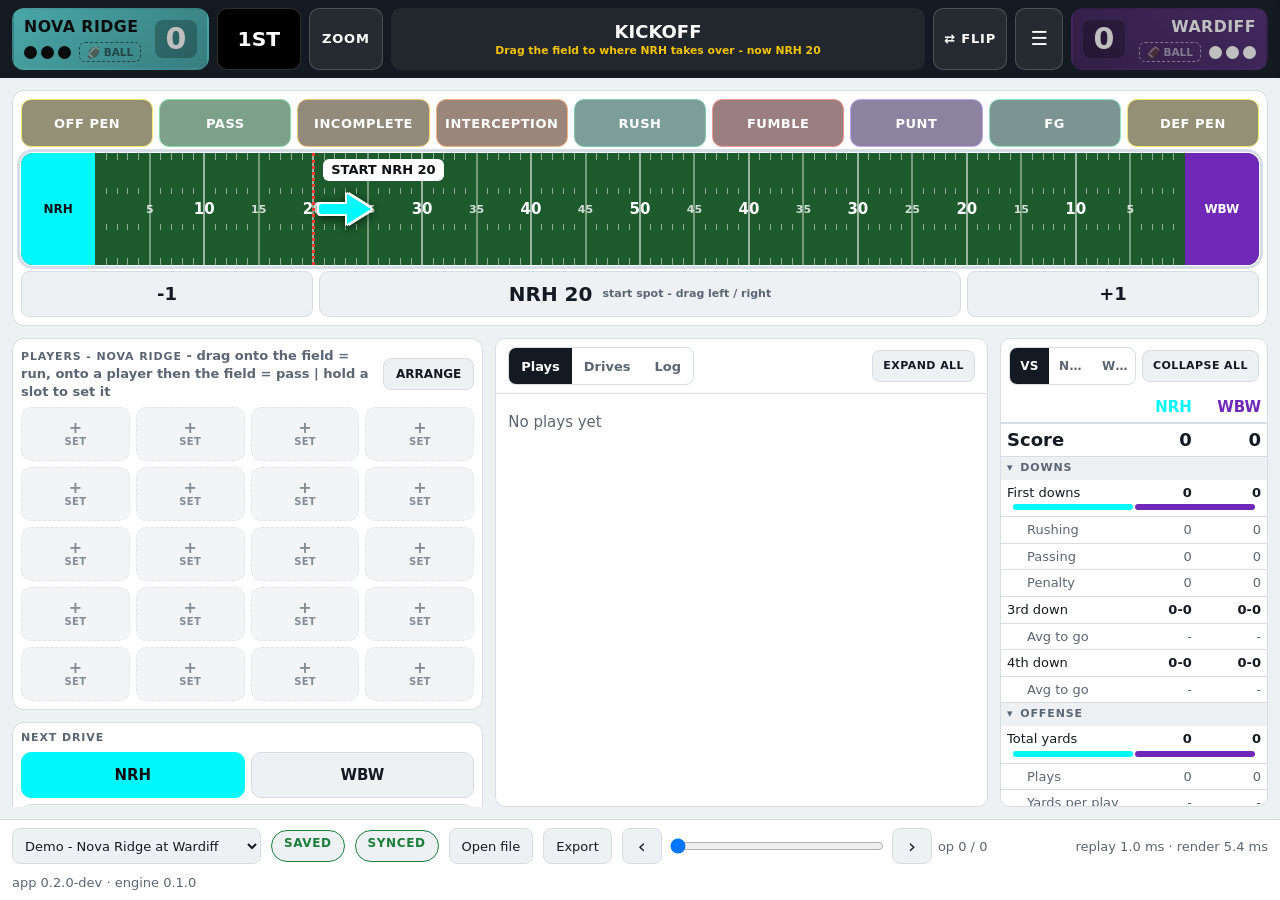
==== commit 1edb403f: "Publish the stats app from PLAYBOOK 19f46d0" ====
--- a/app/index.html
+++ b/app/index.html
@@ -87,7 +87,7 @@
 <!-- the menu (the strip's menu button): the pages (LOG | PLAYERS), GAME and the older entry panel -->
 <div class="scrim" id="drawerScrim" hidden></div>
 <aside class="drawer" id="drawer" aria-label="Menu">
-  <div class="dhd"><b>MENU</b><button class="btn" id="drawerGame">GAME: period, timeouts, score, new game</button><button class="btn" id="drawerClose" aria-label="Close the menu">&#10005;</button></div>
+  <div class="dhd"><b>MENU</b><button class="btn" id="drawerGame">GAME: period, timeouts, score, new game</button><button class="btn" id="drawerTest" title="The full game test as a checklist, in a narrow window next to the app">TEST RUN</button><button class="btn" id="drawerClose" aria-label="Close the menu">&#10005;</button></div>
   <div class="themeRow"><span class="k">PLAYER TRACKING</span><div class="seg" id="trackSeg" style="grid-template-columns:repeat(2,1fr)"><button data-track="on">ON</button><button data-track="off">OFF - TEAM STATS ONLY</button></div></div>
   <div class="themeRow"><span class="k">THEME</span><div class="seg" id="themeSeg"><button data-theme="auto">AUTO</button><button data-theme="light">LIGHT</button><button data-theme="dark">DARK</button></div></div>
   <!-- pages: LOG (the field, drives, plays) | PLAYERS (the team list: add / edit players, season stats) -->
--- a/app/app.css
+++ b/app/app.css
@@ -6,6 +6,7 @@
   --good: #1b7f3b; --bad: #b3261e;
   --grass: #3d8b40; --grass-line: rgba(255,255,255,.85); --grass-tick: rgba(255,255,255,.55);
   --strip-bg: #141a21; --strip-fg: #ffffff; --strip-muted: #a9b4c0;
+  --away-ink: #ffffff; --home-ink: #ffffff;    /* text on the team colours (app.js sets them with the teams' colours) */
   --r: 10px;
   color-scheme: light;
 }
@@ -46,8 +47,8 @@
   padding: 6px 10px; border-radius: 12px; border: 2px solid transparent;
   transition: filter .15s, border-color .15s;
 }
-.sb.away { background: linear-gradient(135deg, var(--away), color-mix(in srgb, var(--away) 55%, #000)); }
-.sb.home { background: linear-gradient(225deg, var(--home), color-mix(in srgb, var(--home) 55%, #000)); flex-direction: row-reverse; }
+.sb.away { background: linear-gradient(135deg, var(--away), color-mix(in srgb, var(--away) 75%, #000)); color: var(--away-ink); }
+.sb.home { background: linear-gradient(225deg, var(--home), color-mix(in srgb, var(--home) 75%, #000)); flex-direction: row-reverse; color: var(--home-ink); }
 .sb:not(.has) { filter: saturate(.5) brightness(.75); }
 .sb.has { border-color: #fff; }
 .sb .info { display: flex; flex-direction: column; gap: 5px; min-width: 0; cursor: pointer; }
@@ -56,10 +57,10 @@
 .sb .tor { display: flex; align-items: center; gap: 8px; }
 .sb.home .tor { flex-direction: row-reverse; }
 .sb .dots { display: flex; gap: 4px; }
-.sb .dot { width: 13px; height: 13px; border-radius: 50%; background: #fff; border: 2px solid #fff; cursor: pointer; }
+.sb .dot { width: 13px; height: 13px; border-radius: 50%; background: currentColor; border: 2px solid currentColor; cursor: pointer; }
 .sb .dot.used { background: transparent; opacity: .6; }
-.sb .bt { font-size: .7em; font-weight: 800; padding: 2px 7px; border-radius: 6px; border: 1.5px dashed rgba(255,255,255,.45); color: rgba(255,255,255,.55); white-space: nowrap; }
-.sb.has .bt { background: #fff; color: #141a21; border: 1.5px solid #fff; }
+.sb .bt { font-size: .7em; font-weight: 800; padding: 2px 7px; border-radius: 6px; border: 1.5px dashed currentColor; opacity: .55; white-space: nowrap; }
+.sb.has .bt { background: #fff; color: #141a21; border: 1.5px solid #fff; opacity: 1; }
 .sb .sc {
   font-size: 2em; font-weight: 900; line-height: 1; font-variant-numeric: tabular-nums;
   background: rgba(0,0,0,.25); border: 0; border-radius: 8px; padding: 4px 10px; min-width: 2ch; cursor: pointer; color: #fff;
@@ -197,8 +198,8 @@
 .erow { display: flex; align-items: center; gap: 8px; }
 .erow .sp { flex: 1; }
 .seg.poss button { min-width: 72px; min-height: 44px; font-size: 15px; font-weight: 800; }
-.seg.poss button.away.on { background: var(--away); color: #fff; }
-.seg.poss button.home.on { background: var(--home); color: #fff; }
+.seg.poss button.away.on { background: var(--away); color: var(--away-ink); }
+.seg.poss button.home.on { background: var(--home); color: var(--home-ink); }
 .seg button:disabled, .types button:disabled, .tog:disabled, .btn:disabled, .stepper button:disabled { opacity: .35; cursor: default; }
 .btn.undo { font-weight: 800; }
 .emode {
@@ -343,8 +344,8 @@
 .cardLbl .hint { text-transform: none; letter-spacing: 0; font-weight: 600; }
 .card button:not(.btn) { font: inherit; color: inherit; background: var(--bg); border: 1px solid var(--line); border-radius: 10px; min-height: 46px; font-weight: 700; cursor: pointer; padding: 4px 8px; }
 .card button.on:not(.btn) { background: var(--fg); color: var(--panel); border-color: var(--fg); }
-.card button.away.on { background: var(--away); border-color: var(--away); color: #fff; }
-.card button.home.on { background: var(--home); border-color: var(--home); color: #fff; }
+.card button.away.on { background: var(--away); border-color: var(--away); color: var(--away-ink); }
+.card button.home.on { background: var(--home); border-color: var(--home); color: var(--home-ink); }
 .card button:active { filter: brightness(.88); }
 .card button.big { min-height: 54px; font-size: 16px; font-weight: 800; }
 .card button.primary { background: var(--good); border-color: var(--good); color: #fff; }
@@ -365,7 +366,7 @@
 .field.has-home { outline-color: var(--home); }
 .field .ez { position: absolute; top: 0; bottom: 0; width: 6%; background: #14422a; display: grid; place-items: center; font-size: 12px; font-weight: 800; text-align: center; line-height: 1.1; }
 .field .ez.l { left: 0; } .field .ez.r { right: 0; }
-.field .ez.away { background: var(--away); } .field .ez.home { background: var(--home); }
+.field .ez.away { background: var(--away); color: var(--away-ink); } .field .ez.home { background: var(--home); color: var(--home-ink); }
 .field .ez.cut { font-size: 10px; color: rgba(255,255,255,.75); }
 .field .gl { position: absolute; top: 0; bottom: 0; width: 2px; margin-left: -1px; background: rgba(255,255,255,.55); pointer-events: none; }
 .field .gl.five { background: rgba(255,255,255,.4); }
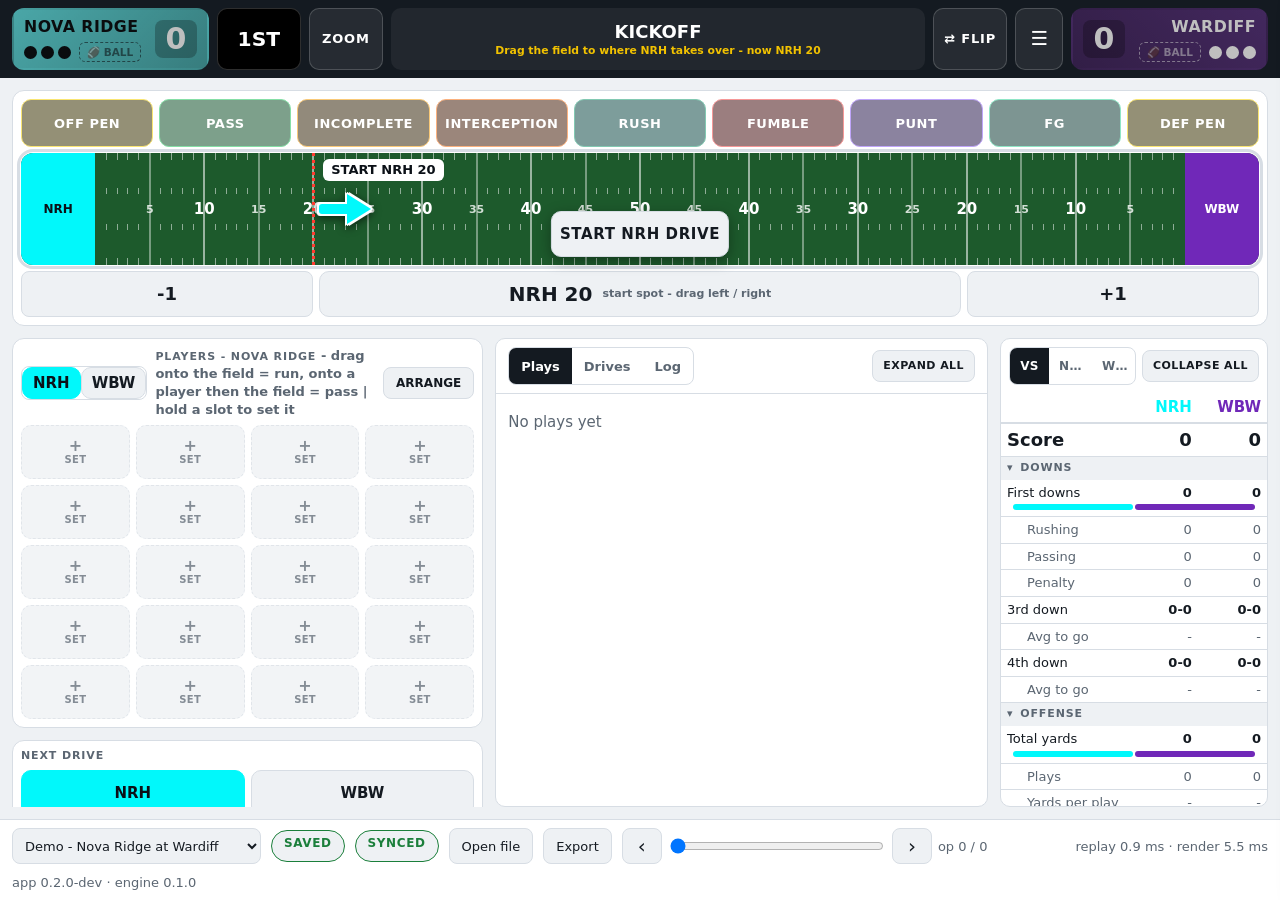
==== commit 132b0922: "Publish the stats app from PLAYBOOK d6e8fb2" ====
--- a/app/index.html
+++ b/app/index.html
@@ -45,7 +45,9 @@
       </div>
       <div class="playnow" id="playNow" hidden>-</div>
       <!-- AWAY goal line on the left, AWAY going left to right (FLIP turns it round) -->
-      <div id="field" class="field" role="img" aria-label="Field"></div>
+      <div class="fieldwrap"><div id="field" class="field" role="img" aria-label="Field"></div>
+        <!-- no drive open: START <team> DRIVE on the field too (the same as the drive card's button) -->
+        <button id="fieldStart" class="fieldStart" hidden></button></div>
       <div class="yrow">
         <button class="btn" id="ym" aria-label="One yard less">-1</button>
         <div class="yscrub" id="yScrub"><span>-</span><small></small></div>
@@ -87,7 +89,8 @@
 <!-- the menu (the strip's menu button): the pages (LOG | PLAYERS), GAME and the older entry panel -->
 <div class="scrim" id="drawerScrim" hidden></div>
 <aside class="drawer" id="drawer" aria-label="Menu">
-  <div class="dhd"><b>MENU</b><button class="btn" id="drawerGame">GAME: period, timeouts, score, new game</button><button class="btn" id="drawerTest" title="The full game test as a checklist, in a narrow window next to the app">TEST RUN</button><button class="btn" id="drawerClose" aria-label="Close the menu">&#10005;</button></div>
+  <div class="dhd"><b>MENU</b><button class="btn" id="drawerClose" aria-label="Close the menu">&#10005;</button></div>
+  <div class="themeRow"><span class="k">GAME</span><div class="mbtns"><button class="btn" id="drawerNew">NEW GAME</button><button class="btn" id="drawerGame" title="Period, timeouts, score fix, clock, export">PERIOD, TIMEOUTS, SCORE</button><button class="btn" id="drawerTest" title="The full game test as a checklist, in a narrow window next to the app">TEST RUN</button></div></div>
   <div class="themeRow"><span class="k">PLAYER TRACKING</span><div class="seg" id="trackSeg" style="grid-template-columns:repeat(2,1fr)"><button data-track="on">ON</button><button data-track="off">OFF - TEAM STATS ONLY</button></div></div>
   <div class="themeRow"><span class="k">THEME</span><div class="seg" id="themeSeg"><button data-theme="auto">AUTO</button><button data-theme="light">LIGHT</button><button data-theme="dark">DARK</button></div></div>
   <!-- pages: LOG (the field, drives, plays) | PLAYERS (the team list: add / edit players, season stats) -->
@@ -126,7 +129,7 @@
 <dialog class="kpad" id="kpad"><div id="kpBody"></div></dialog>
 
 <dialog class="huddle" id="huddle">
-  <div class="hhead"><h2 id="hTitle"></h2><button class="btn" data-act="close">Close</button></div>
+  <div class="hhead"><h2 id="hTitle"></h2><span class="hextra" id="hExtra"></span><button class="btn" data-act="close">Close</button></div>
   <div class="hbody" id="hBody"></div>
   <div class="hmsg" id="hMsg" role="status"></div>
 </dialog>
--- a/app/app.css
+++ b/app/app.css
@@ -563,6 +563,11 @@
 .plhead { display: flex; align-items: center; gap: 8px; }
 .plhead .cardLbl { flex: 1; min-width: 0; }
 .plhead .btn { min-height: 32px; padding: 0 12px; font-size: 12px; font-weight: 800; }
+.seg.pltabs { flex: none; }
+.seg.pltabs button { min-height: 32px; padding: 0 10px; font-weight: 800; }
+.seg.pltabs button.away.on { background: var(--away); color: var(--away-ink); }
+.seg.pltabs button.home.on { background: var(--home); color: var(--home-ink); }
+.cardLbl .hint.off { color: var(--warn, #d97706); }
 .arrDims { display: flex; align-items: center; gap: 8px; flex-wrap: wrap; }
 .arrDims .k { font-size: 12px; font-weight: 800; letter-spacing: .08em; color: var(--muted); margin-left: 8px; }
 .arrDims b { font-size: 22px; min-width: 1.5ch; text-align: center; }
@@ -731,3 +736,16 @@
 .btn.foldall { min-height: 32px; padding: 0 10px; font-size: 11px; font-weight: 800; letter-spacing: .04em; white-space: nowrap; }
 .stathead { display: flex; align-items: center; gap: 6px; margin: 8px; }
 .stathead .stattabs { flex: 1; margin: 0; }
+.arrHid { color: var(--bad); font-weight: 700; margin: 4px 0; }
+.hextra { margin-left: auto; margin-right: 8px; display: flex; gap: 8px; }
+.hextra:empty { display: none; }
+.btn.clearbtn.holding { background: var(--bad); border-color: var(--bad); color: #fff; transition: background .6s; }
+.kprow button.arm { background: var(--bad); border-color: var(--bad); color: #fff; font-weight: 900; }
+.mbtns { flex: 1; display: grid; grid-template-columns: repeat(3, 1fr); gap: 6px; }
+.mbtns .btn { min-height: 40px; font-weight: 800; font-size: 12px; }
+.fieldwrap { position: relative; }
+.fieldStart { position: absolute; left: 50%; bottom: 8px; transform: translateX(-50%); z-index: 6; min-height: 40px; padding: 0 22px; border-radius: 10px;
+  border: 2px solid #fff; background: var(--los); color: #fff; font-weight: 900; font-size: 14px; letter-spacing: .04em; cursor: pointer; box-shadow: 0 4px 14px rgba(0,0,0,.35); }
+.fieldStart[hidden] { display: none; }
+.pslot { min-width: 4em; padding: 5px 10px; font-size: 12px; min-height: 28px; line-height: 1.4; }
+.fieldStart.away { background: var(--away); color: var(--away-ink); } .fieldStart.home { background: var(--home); color: var(--home-ink); }
